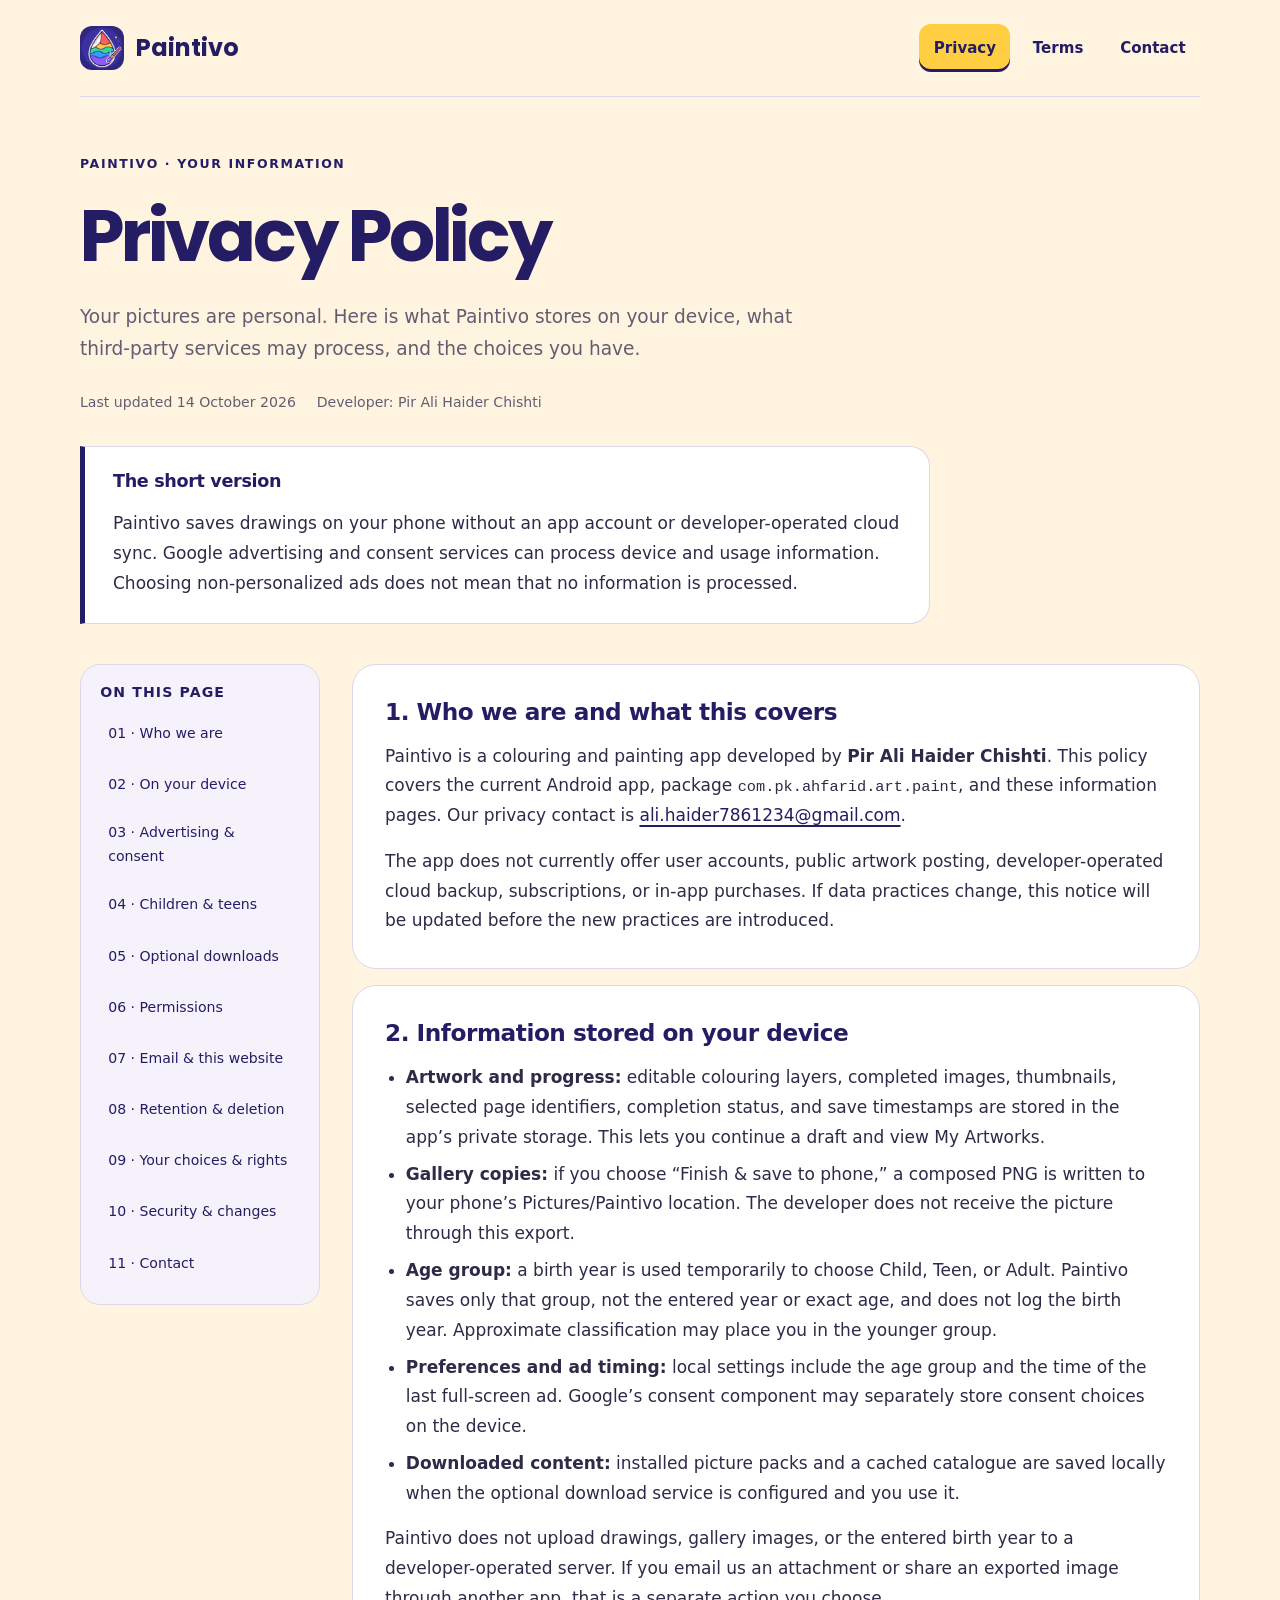
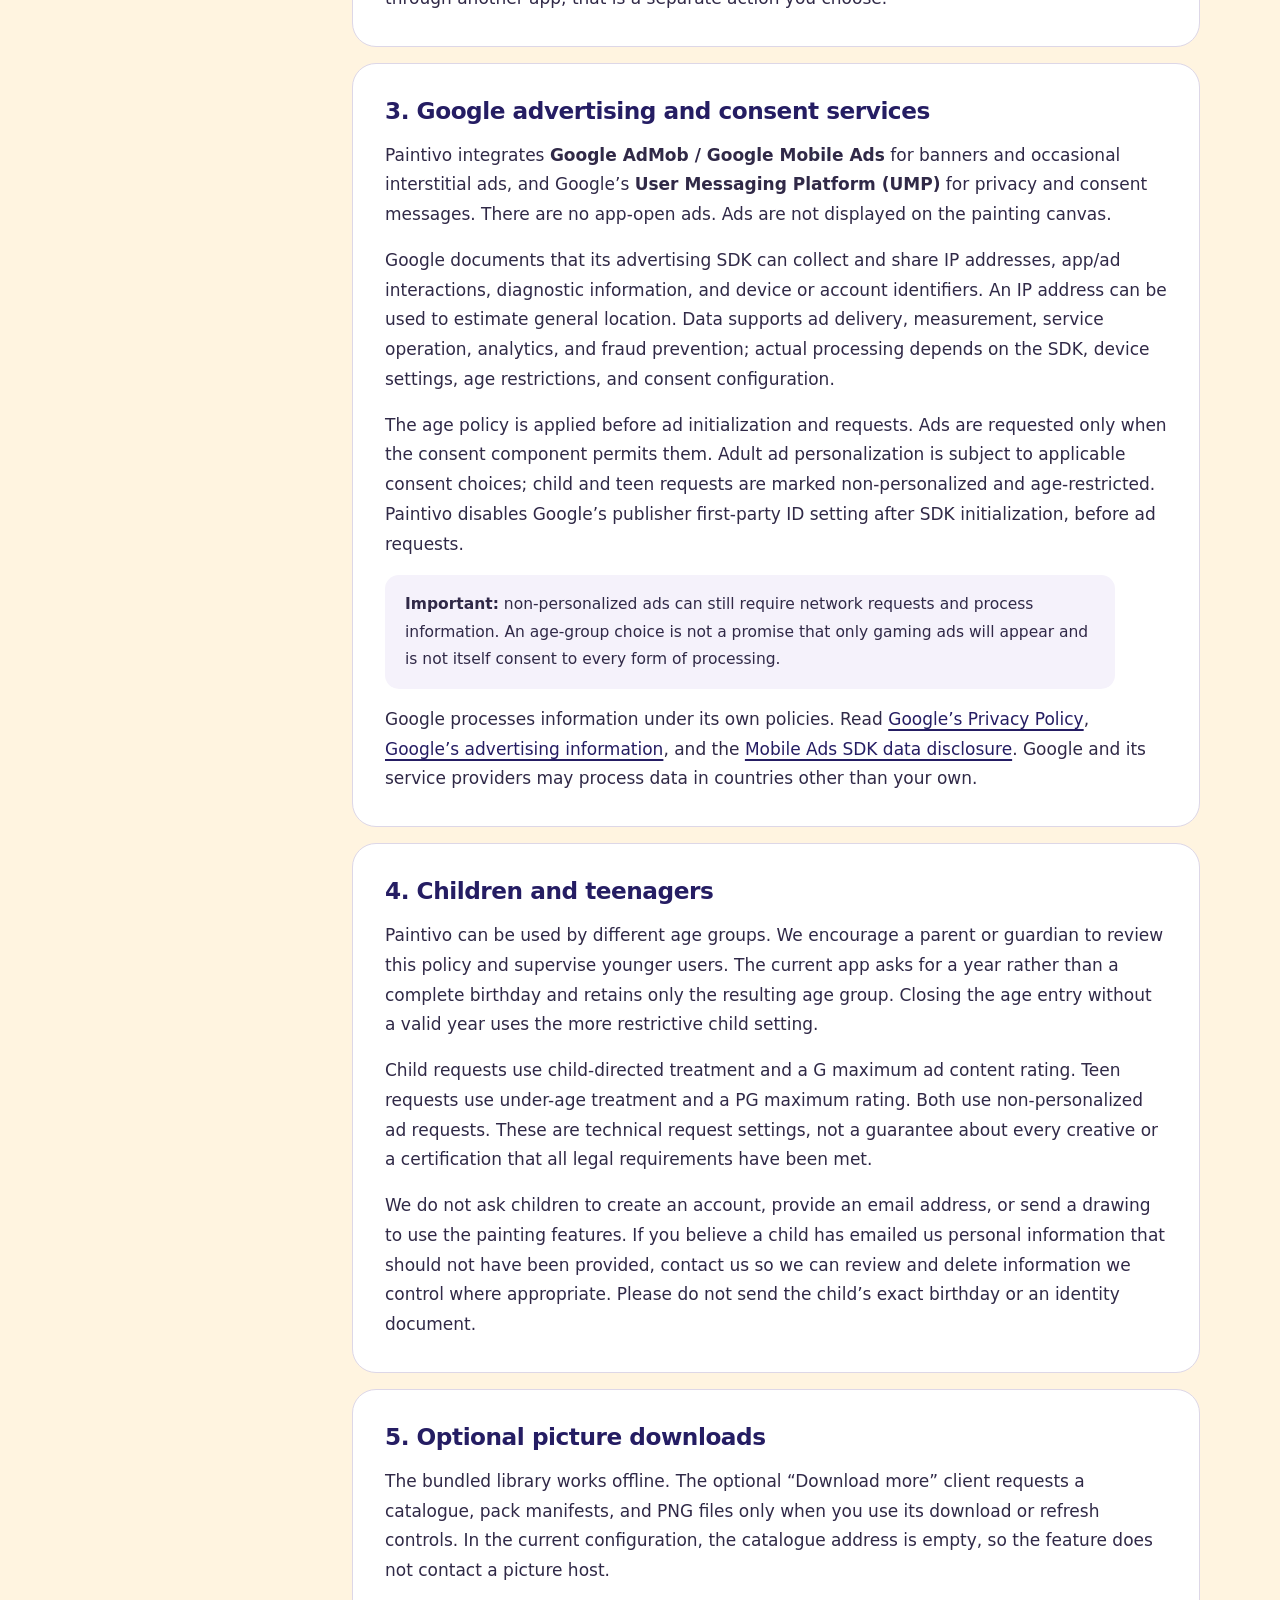
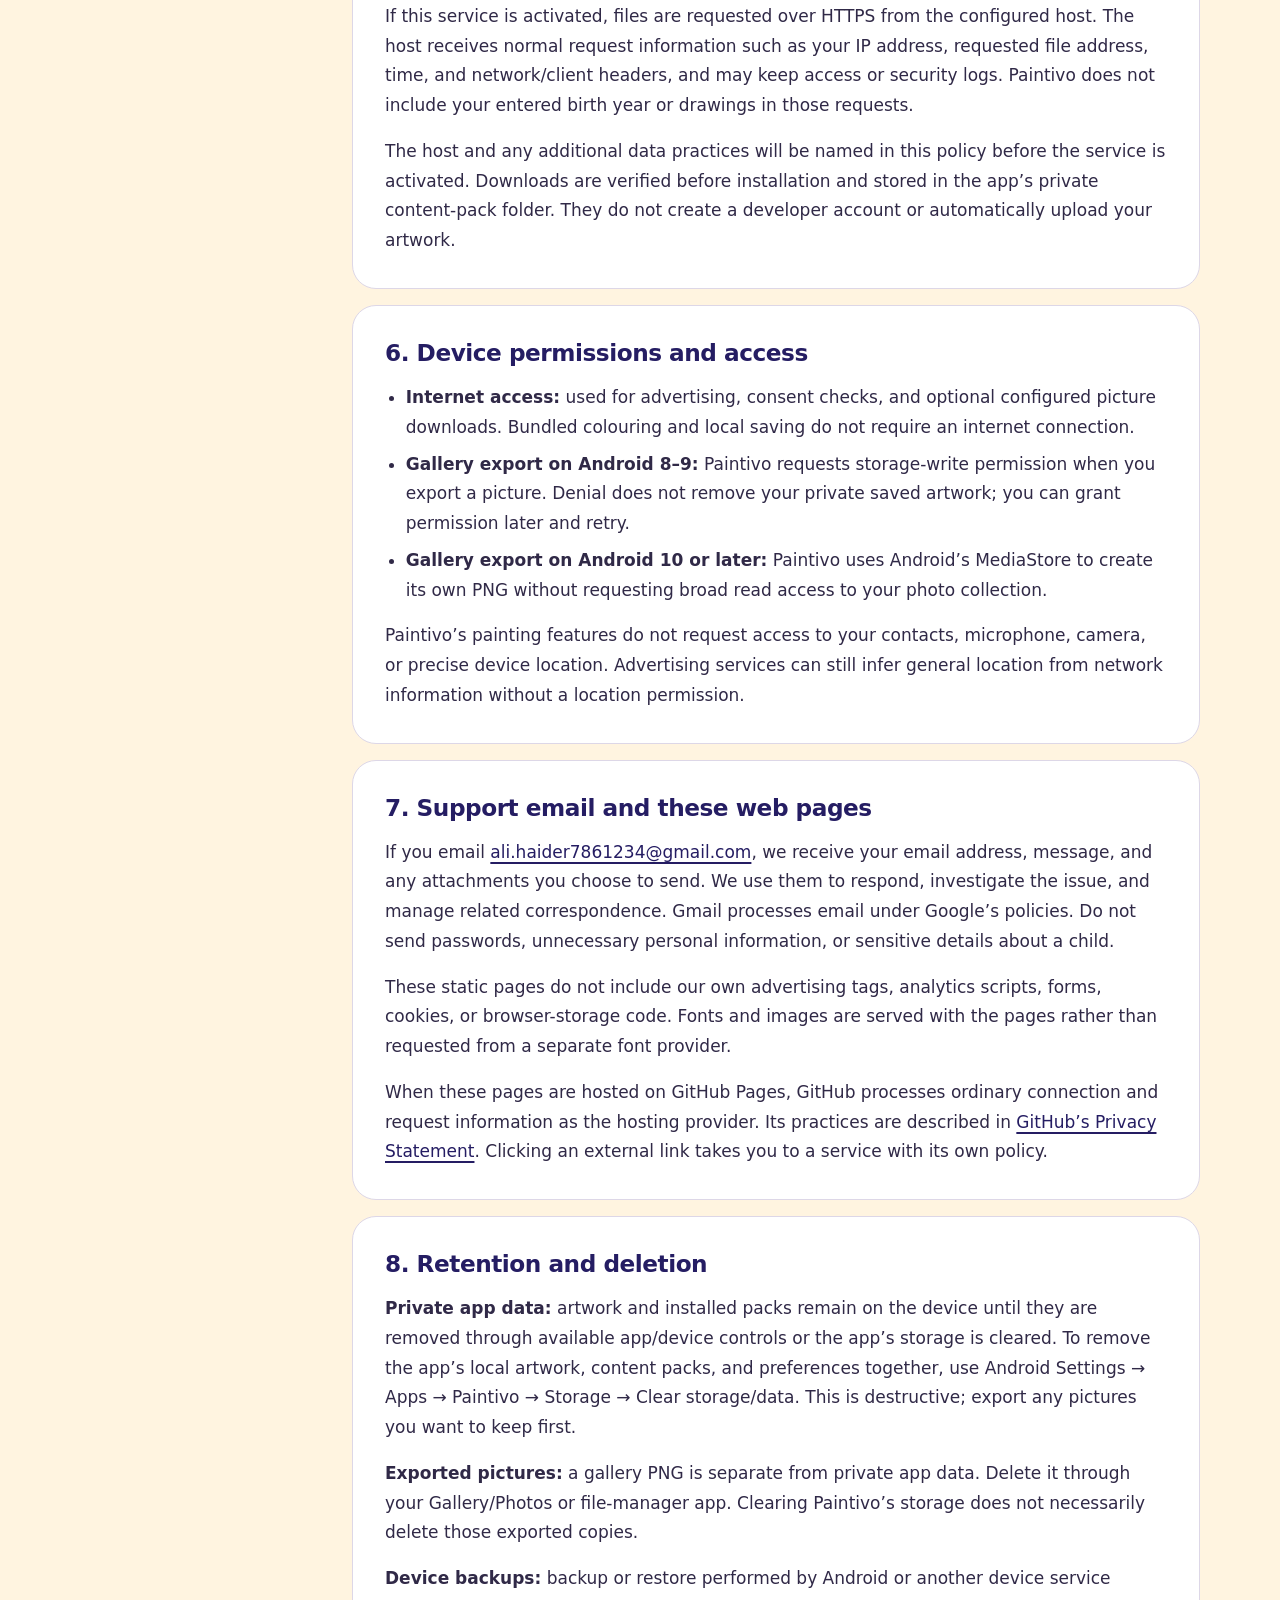
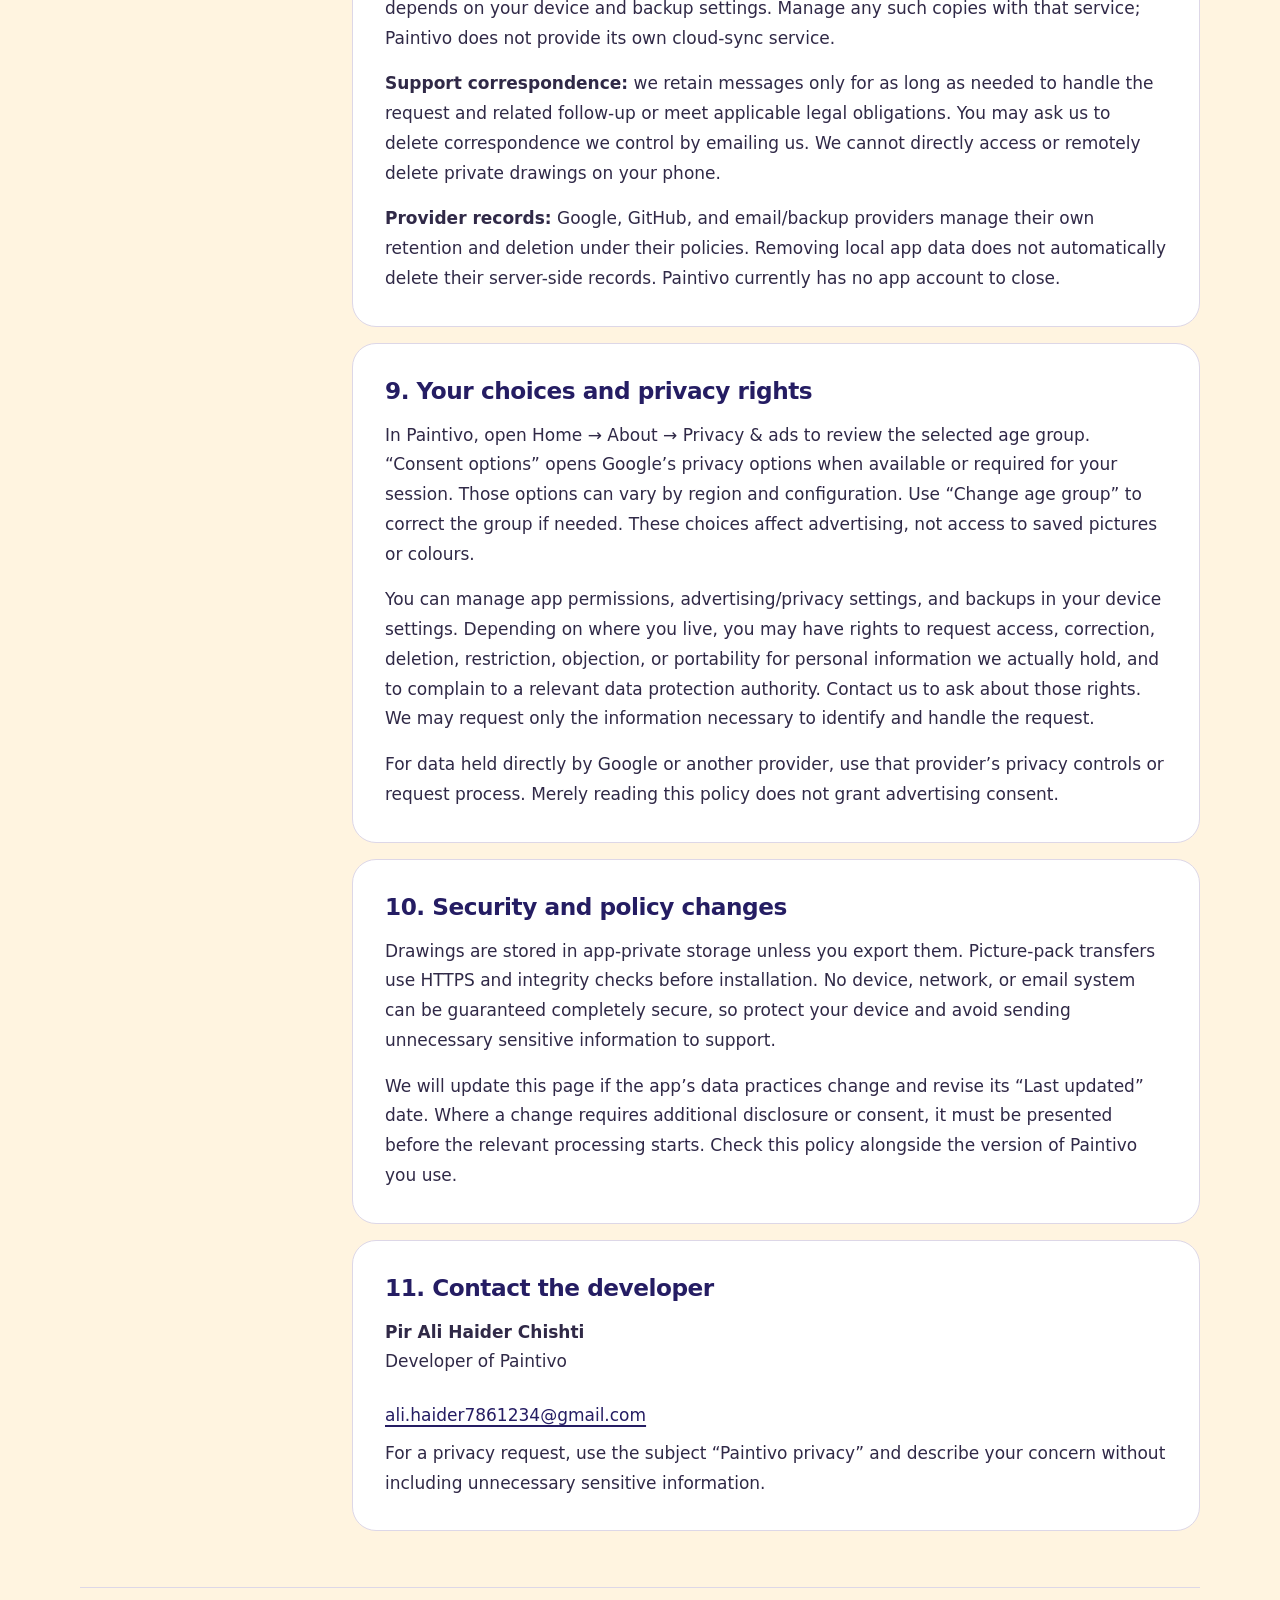
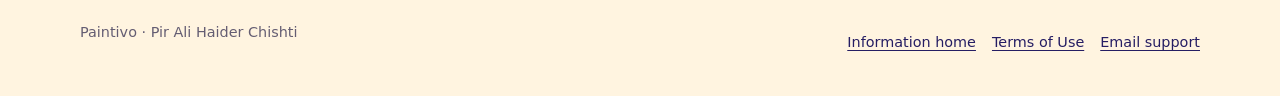
==== privacy.html @ 6a735538 "Publish Paintivo privacy terms and support pages" ====
<!doctype html>
<html lang="en">
<head>
  <meta charset="utf-8">
  <meta name="viewport" content="width=device-width, initial-scale=1">
  <meta name="description" content="Paintivo Privacy Policy: local artwork, age-group preferences, Google advertising and consent, optional downloads, retention and deletion.">
  <meta name="theme-color" content="#fff4e0">
  <title>Privacy Policy — Paintivo</title>
  <link rel="icon" href="assets/paintivo-icon.png" type="image/png">
  <link rel="stylesheet" href="styles.css">
</head>
<body>
  <a class="skip" href="#main">Skip to privacy policy</a>
  <header class="site-header shell"><a class="brand" href="index.html" aria-label="Paintivo information home"><img src="assets/paintivo-icon.png" width="44" height="44" alt="">Paintivo</a><nav class="site-nav" aria-label="Main navigation"><a href="privacy.html" aria-current="page">Privacy</a><a href="terms.html">Terms</a><a href="#contact">Contact</a></nav></header>
  <main class="shell" id="main" tabindex="-1">
    <section class="hero" aria-labelledby="title"><p class="eyebrow">Paintivo · Your information</p><h1 id="title">Privacy Policy</h1><p class="lead">Your pictures are personal. Here is what Paintivo stores on your device, what third-party services may process, and the choices you have.</p><div class="meta"><span>Last updated <time datetime="2026-10-14">14 October 2026</time></span><span>Developer: Pir Ali Haider Chishti</span></div><div class="summary"><h2>The short version</h2><p>Paintivo saves drawings on your phone without an app account or developer-operated cloud sync. Google advertising and consent services can process device and usage information. Choosing non-personalized ads does not mean that no information is processed.</p></div></section>
    <div class="layout">
      <nav class="contents" aria-label="Privacy policy contents"><h2>On this page</h2><ol><li><a href="#about">01 · Who we are</a></li><li><a href="#local">02 · On your device</a></li><li><a href="#ads">03 · Advertising &amp; consent</a></li><li><a href="#children">04 · Children &amp; teens</a></li><li><a href="#downloads">05 · Optional downloads</a></li><li><a href="#permissions">06 · Permissions</a></li><li><a href="#support">07 · Email &amp; this website</a></li><li><a href="#deletion">08 · Retention &amp; deletion</a></li><li><a href="#rights">09 · Your choices &amp; rights</a></li><li><a href="#security">10 · Security &amp; changes</a></li><li><a href="#contact">11 · Contact</a></li></ol></nav>
      <article class="reading" aria-label="Paintivo Privacy Policy">
        <section class="section" id="about"><h2>1. Who we are and what this covers</h2><p>Paintivo is a colouring and painting app developed by <strong>Pir Ali Haider Chishti</strong>. This policy covers the current Android app, package <code>com.pk.ahfarid.art.paint</code>, and these information pages. Our privacy contact is <a href="mailto:ali.haider7861234@gmail.com">ali.haider7861234@gmail.com</a>.</p><p>The app does not currently offer user accounts, public artwork posting, developer-operated cloud backup, subscriptions, or in-app purchases. If data practices change, this notice will be updated before the new practices are introduced.</p></section>
        <section class="section" id="local"><h2>2. Information stored on your device</h2><ul><li><strong>Artwork and progress:</strong> editable colouring layers, completed images, thumbnails, selected page identifiers, completion status, and save timestamps are stored in the app’s private storage. This lets you continue a draft and view My Artworks.</li><li><strong>Gallery copies:</strong> if you choose “Finish &amp; save to phone,” a composed PNG is written to your phone’s Pictures/Paintivo location. The developer does not receive the picture through this export.</li><li><strong>Age group:</strong> a birth year is used temporarily to choose Child, Teen, or Adult. Paintivo saves only that group, not the entered year or exact age, and does not log the birth year. Approximate classification may place you in the younger group.</li><li><strong>Preferences and ad timing:</strong> local settings include the age group and the time of the last full-screen ad. Google’s consent component may separately store consent choices on the device.</li><li><strong>Downloaded content:</strong> installed picture packs and a cached catalogue are saved locally when the optional download service is configured and you use it.</li></ul><p>Paintivo does not upload drawings, gallery images, or the entered birth year to a developer-operated server. If you email us an attachment or share an exported image through another app, that is a separate action you choose.</p></section>
        <section class="section" id="ads"><h2>3. Google advertising and consent services</h2><p>Paintivo integrates <strong>Google AdMob / Google Mobile Ads</strong> for banners and occasional interstitial ads, and Google’s <strong>User Messaging Platform (UMP)</strong> for privacy and consent messages. There are no app-open ads. Ads are not displayed on the painting canvas.</p><p>Google documents that its advertising SDK can collect and share IP addresses, app/ad interactions, diagnostic information, and device or account identifiers. An IP address can be used to estimate general location. Data supports ad delivery, measurement, service operation, analytics, and fraud prevention; actual processing depends on the SDK, device settings, age restrictions, and consent configuration.</p><p>The age policy is applied before ad initialization and requests. Ads are requested only when the consent component permits them. Adult ad personalization is subject to applicable consent choices; child and teen requests are marked non-personalized and age-restricted. Paintivo disables Google’s publisher first-party ID setting after SDK initialization, before ad requests.</p><p class="note"><strong>Important:</strong> non-personalized ads can still require network requests and process information. An age-group choice is not a promise that only gaming ads will appear and is not itself consent to every form of processing.</p><p>Google processes information under its own policies. Read <a href="https://policies.google.com/privacy">Google’s Privacy Policy</a>, <a href="https://policies.google.com/technologies/ads">Google’s advertising information</a>, and the <a href="https://developers.google.com/admob/android/privacy/play-data-disclosure">Mobile Ads SDK data disclosure</a>. Google and its service providers may process data in countries other than your own.</p></section>
        <section class="section" id="children"><h2>4. Children and teenagers</h2><p>Paintivo can be used by different age groups. We encourage a parent or guardian to review this policy and supervise younger users. The current app asks for a year rather than a complete birthday and retains only the resulting age group. Closing the age entry without a valid year uses the more restrictive child setting.</p><p>Child requests use child-directed treatment and a G maximum ad content rating. Teen requests use under-age treatment and a PG maximum rating. Both use non-personalized ad requests. These are technical request settings, not a guarantee about every creative or a certification that all legal requirements have been met.</p><p>We do not ask children to create an account, provide an email address, or send a drawing to use the painting features. If you believe a child has emailed us personal information that should not have been provided, contact us so we can review and delete information we control where appropriate. Please do not send the child’s exact birthday or an identity document.</p></section>
        <section class="section" id="downloads"><h2>5. Optional picture downloads</h2><p>The bundled library works offline. The optional “Download more” client requests a catalogue, pack manifests, and PNG files only when you use its download or refresh controls. In the current configuration, the catalogue address is empty, so the feature does not contact a picture host.</p><p>If this service is activated, files are requested over HTTPS from the configured host. The host receives normal request information such as your IP address, requested file address, time, and network/client headers, and may keep access or security logs. Paintivo does not include your entered birth year or drawings in those requests.</p><p>The host and any additional data practices will be named in this policy before the service is activated. Downloads are verified before installation and stored in the app’s private content-pack folder. They do not create a developer account or automatically upload your artwork.</p></section>
        <section class="section" id="permissions"><h2>6. Device permissions and access</h2><ul><li><strong>Internet access:</strong> used for advertising, consent checks, and optional configured picture downloads. Bundled colouring and local saving do not require an internet connection.</li><li><strong>Gallery export on Android 8–9:</strong> Paintivo requests storage-write permission when you export a picture. Denial does not remove your private saved artwork; you can grant permission later and retry.</li><li><strong>Gallery export on Android 10 or later:</strong> Paintivo uses Android’s MediaStore to create its own PNG without requesting broad read access to your photo collection.</li></ul><p>Paintivo’s painting features do not request access to your contacts, microphone, camera, or precise device location. Advertising services can still infer general location from network information without a location permission.</p></section>
        <section class="section" id="support"><h2>7. Support email and these web pages</h2><p>If you email <a href="mailto:ali.haider7861234@gmail.com">ali.haider7861234@gmail.com</a>, we receive your email address, message, and any attachments you choose to send. We use them to respond, investigate the issue, and manage related correspondence. Gmail processes email under Google’s policies. Do not send passwords, unnecessary personal information, or sensitive details about a child.</p><p>These static pages do not include our own advertising tags, analytics scripts, forms, cookies, or browser-storage code. Fonts and images are served with the pages rather than requested from a separate font provider.</p><p>When these pages are hosted on GitHub Pages, GitHub processes ordinary connection and request information as the hosting provider. Its practices are described in <a href="https://docs.github.com/en/site-policy/privacy-policies/github-general-privacy-statement">GitHub’s Privacy Statement</a>. Clicking an external link takes you to a service with its own policy.</p></section>
        <section class="section" id="deletion"><h2>8. Retention and deletion</h2><p><strong>Private app data:</strong> artwork and installed packs remain on the device until they are removed through available app/device controls or the app’s storage is cleared. To remove the app’s local artwork, content packs, and preferences together, use Android Settings → Apps → Paintivo → Storage → Clear storage/data. This is destructive; export any pictures you want to keep first.</p><p><strong>Exported pictures:</strong> a gallery PNG is separate from private app data. Delete it through your Gallery/Photos or file-manager app. Clearing Paintivo’s storage does not necessarily delete those exported copies.</p><p><strong>Device backups:</strong> backup or restore performed by Android or another device service depends on your device and backup settings. Manage any such copies with that service; Paintivo does not provide its own cloud-sync service.</p><p><strong>Support correspondence:</strong> we retain messages only for as long as needed to handle the request and related follow-up or meet applicable legal obligations. You may ask us to delete correspondence we control by emailing us. We cannot directly access or remotely delete private drawings on your phone.</p><p><strong>Provider records:</strong> Google, GitHub, and email/backup providers manage their own retention and deletion under their policies. Removing local app data does not automatically delete their server-side records. Paintivo currently has no app account to close.</p></section>
        <section class="section" id="rights"><h2>9. Your choices and privacy rights</h2><p>In Paintivo, open Home → About → Privacy &amp; ads to review the selected age group. “Consent options” opens Google’s privacy options when available or required for your session. Those options can vary by region and configuration. Use “Change age group” to correct the group if needed. These choices affect advertising, not access to saved pictures or colours.</p><p>You can manage app permissions, advertising/privacy settings, and backups in your device settings. Depending on where you live, you may have rights to request access, correction, deletion, restriction, objection, or portability for personal information we actually hold, and to complain to a relevant data protection authority. Contact us to ask about those rights. We may request only the information necessary to identify and handle the request.</p><p>For data held directly by Google or another provider, use that provider’s privacy controls or request process. Merely reading this policy does not grant advertising consent.</p></section>
        <section class="section" id="security"><h2>10. Security and policy changes</h2><p>Drawings are stored in app-private storage unless you export them. Picture-pack transfers use HTTPS and integrity checks before installation. No device, network, or email system can be guaranteed completely secure, so protect your device and avoid sending unnecessary sensitive information to support.</p><p>We will update this page if the app’s data practices change and revise its “Last updated” date. Where a change requires additional disclosure or consent, it must be presented before the relevant processing starts. Check this policy alongside the version of Paintivo you use.</p></section>
        <section class="section" id="contact"><h2>11. Contact the developer</h2><p class="contact-line"><strong>Pir Ali Haider Chishti</strong><br>Developer of Paintivo</p><a class="contact-link" href="mailto:ali.haider7861234@gmail.com">ali.haider7861234@gmail.com</a><p>For a privacy request, use the subject “Paintivo privacy” and describe your concern without including unnecessary sensitive information.</p></section>
      </article>
    </div>
  </main>
  <footer class="site-footer shell"><p>Paintivo · Pir Ali Haider Chishti</p><nav aria-label="Footer navigation"><a href="index.html">Information home</a><a href="terms.html">Terms of Use</a><a href="mailto:ali.haider7861234@gmail.com">Email support</a></nav></footer>
</body>
</html>
---- styles.css ----
@font-face { font-family: Paintivo; src: url("assets/Poppins-Bold.ttf") format("truetype"); font-weight: 700; font-display: swap; }
:root { color-scheme: light; --cream: #fff4e0; --indigo: #251d63; --ink: #302947; --muted: #645d72; --paper: #fff; --line: #ddd7e7; --yellow: #ffce43; --soft: #f5f2fb; --ring: #365bcd; }
* { box-sizing: border-box; }
html { scroll-padding-top: 1.5rem; }
body { margin: 0; background: var(--cream); color: var(--ink); font-family: system-ui, -apple-system, "Segoe UI", sans-serif; font-size: 1.0625rem; line-height: 1.75; }
a { color: var(--indigo); text-underline-offset: .22em; text-decoration-thickness: .09em; overflow-wrap: anywhere; touch-action: manipulation; }
a:hover { text-decoration-thickness: .15em; }
a:active { background: var(--soft); }
:focus-visible { outline: 3px solid var(--ring); outline-offset: 4px; border-radius: 4px; }
.skip { position: absolute; top: -8rem; left: 1rem; z-index: 10; padding: .75rem 1rem; background: var(--paper); border: 2px solid var(--indigo); }
.skip:focus { top: 1rem; }
.shell { width: min(100% - 3rem, 1120px); margin-inline: auto; }
.site-header { display: flex; align-items: center; justify-content: space-between; gap: 1rem; flex-wrap: wrap; padding-block: 1.5rem; border-bottom: 1px solid var(--line); }
.brand { display: inline-flex; gap: .75rem; align-items: center; min-height: 48px; font: 700 1.5rem/1.2 Paintivo, system-ui, sans-serif; text-decoration: none; }
.brand img { width: 44px; height: 44px; border-radius: 12px; }
.site-nav { display: flex; flex-wrap: wrap; gap: .5rem; align-items: center; }
.site-nav a { padding: .6rem .9rem; min-height: 48px; display: inline-flex; align-items: center; border-radius: 12px; text-decoration: none; font-weight: 650; font-size: .94rem; }
.site-nav a:hover { background: var(--paper); }
.site-nav a[aria-current="page"] { background: var(--yellow); box-shadow: inset 0 -3px var(--indigo); }
main { padding-block: 3.5rem; }
.eyebrow { font-size: .78rem; font-weight: 750; letter-spacing: .13em; text-transform: uppercase; color: var(--indigo); margin: 0 0 1rem; }
h1, h2, h3 { color: var(--indigo); line-height: 1.25; }
h1 { font-family: Paintivo, system-ui, sans-serif; font-weight: 700; font-size: clamp(2.2rem, 6vw, 4.5rem); letter-spacing: -.045em; margin: 0 0 1.25rem; }
h2 { font-size: 1.45rem; letter-spacing: -.02em; margin: 0 0 1rem; }
h3 { font-size: 1.1rem; margin: 1.5rem 0 .65rem; }
p { margin: 0 0 1rem; }
p:last-child { margin-bottom: 0; }
.lead { color: var(--muted); font-size: 1.16rem; max-width: 62ch; }
.meta { display: flex; gap: .7rem 1.3rem; flex-wrap: wrap; font-size: .88rem; color: var(--muted); margin-top: 1.5rem; }
.hero { padding-bottom: 2.5rem; max-width: 850px; }
.summary { padding: 1.5rem 1.75rem; border: 1px solid var(--line); border-left: 5px solid var(--indigo); border-radius: 0 20px 20px 0; background: var(--paper); margin-top: 2rem; }
.summary h2 { font-size: 1.1rem; }
.layout { display: grid; grid-template-columns: 240px minmax(0, 1fr); align-items: start; gap: 2rem; }
.contents { background: var(--soft); border: 1px solid var(--line); border-radius: 20px; padding: 1.2rem; position: sticky; top: 1.5rem; }
.contents h2 { font-size: .88rem; text-transform: uppercase; letter-spacing: .08em; margin-bottom: .6rem; }
.contents ol { list-style: none; padding: 0; margin: 0; }
.contents a { display: flex; align-items: center; min-height: 44px; padding: .4rem .5rem; border-radius: 8px; font-size: .88rem; text-decoration: none; }
.contents a:hover { background: var(--paper); text-decoration: underline; }
.reading { min-width: 0; }
.section { background: var(--paper); border: 1px solid var(--line); border-radius: 24px; padding: 2rem; margin-bottom: 1rem; scroll-margin-top: 1.5rem; }
.section:last-child { margin-bottom: 0; }
.section p, .section li { max-width: 74ch; }
ul { padding-left: 1.3rem; margin: .75rem 0 1rem; }
li + li { margin-top: .45rem; }
.note { background: var(--soft); border-radius: 14px; padding: 1rem 1.25rem; font-size: .97rem; }
.contact-line { display: block; overflow-wrap: anywhere; }
.contact-link { display: inline-flex; align-items: center; padding-block: .5rem; min-height: 44px; }
.cards { display: grid; grid-template-columns: 1fr 1fr; gap: 1.5rem; margin-top: 2rem; }
.card { display: block; color: var(--ink); background: var(--paper); padding: 2rem; border: 1px solid var(--line); border-radius: 24px; text-decoration: none; transition: border-color .15s, background-color .15s; }
.card:hover { border-color: var(--indigo); background: var(--soft); }
.card h2 { font-family: Paintivo, system-ui, sans-serif; margin-top: 1.25rem; }
.card p { color: var(--muted); }
.card .card-label { color: var(--indigo); font-weight: 700; display: inline-flex; align-items: center; min-height: 44px; margin-top: 1.2rem; text-decoration: underline; }
.card-index { display: inline-flex; background: var(--yellow); color: var(--indigo); font-weight: 750; padding: .1rem .7rem; border-radius: 8px; font-size: .85rem; }
.support { margin-top: 1.5rem; padding: 1.75rem 2rem; border: 1px solid var(--line); border-radius: 24px; }
.support h2 { margin-bottom: .6rem; }
.site-footer { padding-block: 2rem; border-top: 1px solid var(--line); display: flex; gap: 1.5rem; justify-content: space-between; flex-wrap: wrap; color: var(--muted); font-size: .9rem; }
.site-footer nav { display: flex; gap: 1rem; flex-wrap: wrap; }
.site-footer a { display: inline-flex; min-height: 44px; align-items: center; }
code { font-size: .9em; overflow-wrap: anywhere; }
@media (max-width: 800px) { .layout { grid-template-columns: 1fr; gap: 1.5rem; } .contents { position: static; } .contents ol { display: grid; grid-template-columns: 1fr 1fr; column-gap: 1rem; } }
@media (max-width: 520px) { .shell { width: calc(100% - 2rem); } .site-header { padding-block: 1rem; } .site-nav { width: 100%; justify-content: space-between; gap: .25rem; } .site-nav a { padding-inline: .65rem; } main { padding-block: 2rem; } .hero { padding-bottom: 1.75rem; } .summary { padding: 1.25rem; } .section, .card { padding: 1.5rem; } .cards { grid-template-columns: 1fr; gap: 1rem; } .contents { padding: 1rem; } .contents a { font-size: .87rem; } .support { padding: 1.5rem; } }
@media (max-width: 340px) { .contents ol { grid-template-columns: 1fr; } }
@media (prefers-reduced-motion: reduce) { *, *::before, *::after { transition: none !important; animation: none !important; scroll-behavior: auto !important; } }
@media print { body { background: white; font-size: 11pt; } .shell { width: 100%; } .site-header, .contents, .site-footer, .skip { display: none; } main { padding: 0; } .layout { display: block; } .hero { padding-bottom: 1rem; } h1 { font-size: 26pt; } .section { padding: 0; border: 0; margin-bottom: 1.5rem; border-radius: 0; } h2, h3 { break-after: avoid; } .summary, .note { border: 1px solid #aaa; } a { color: black; } }
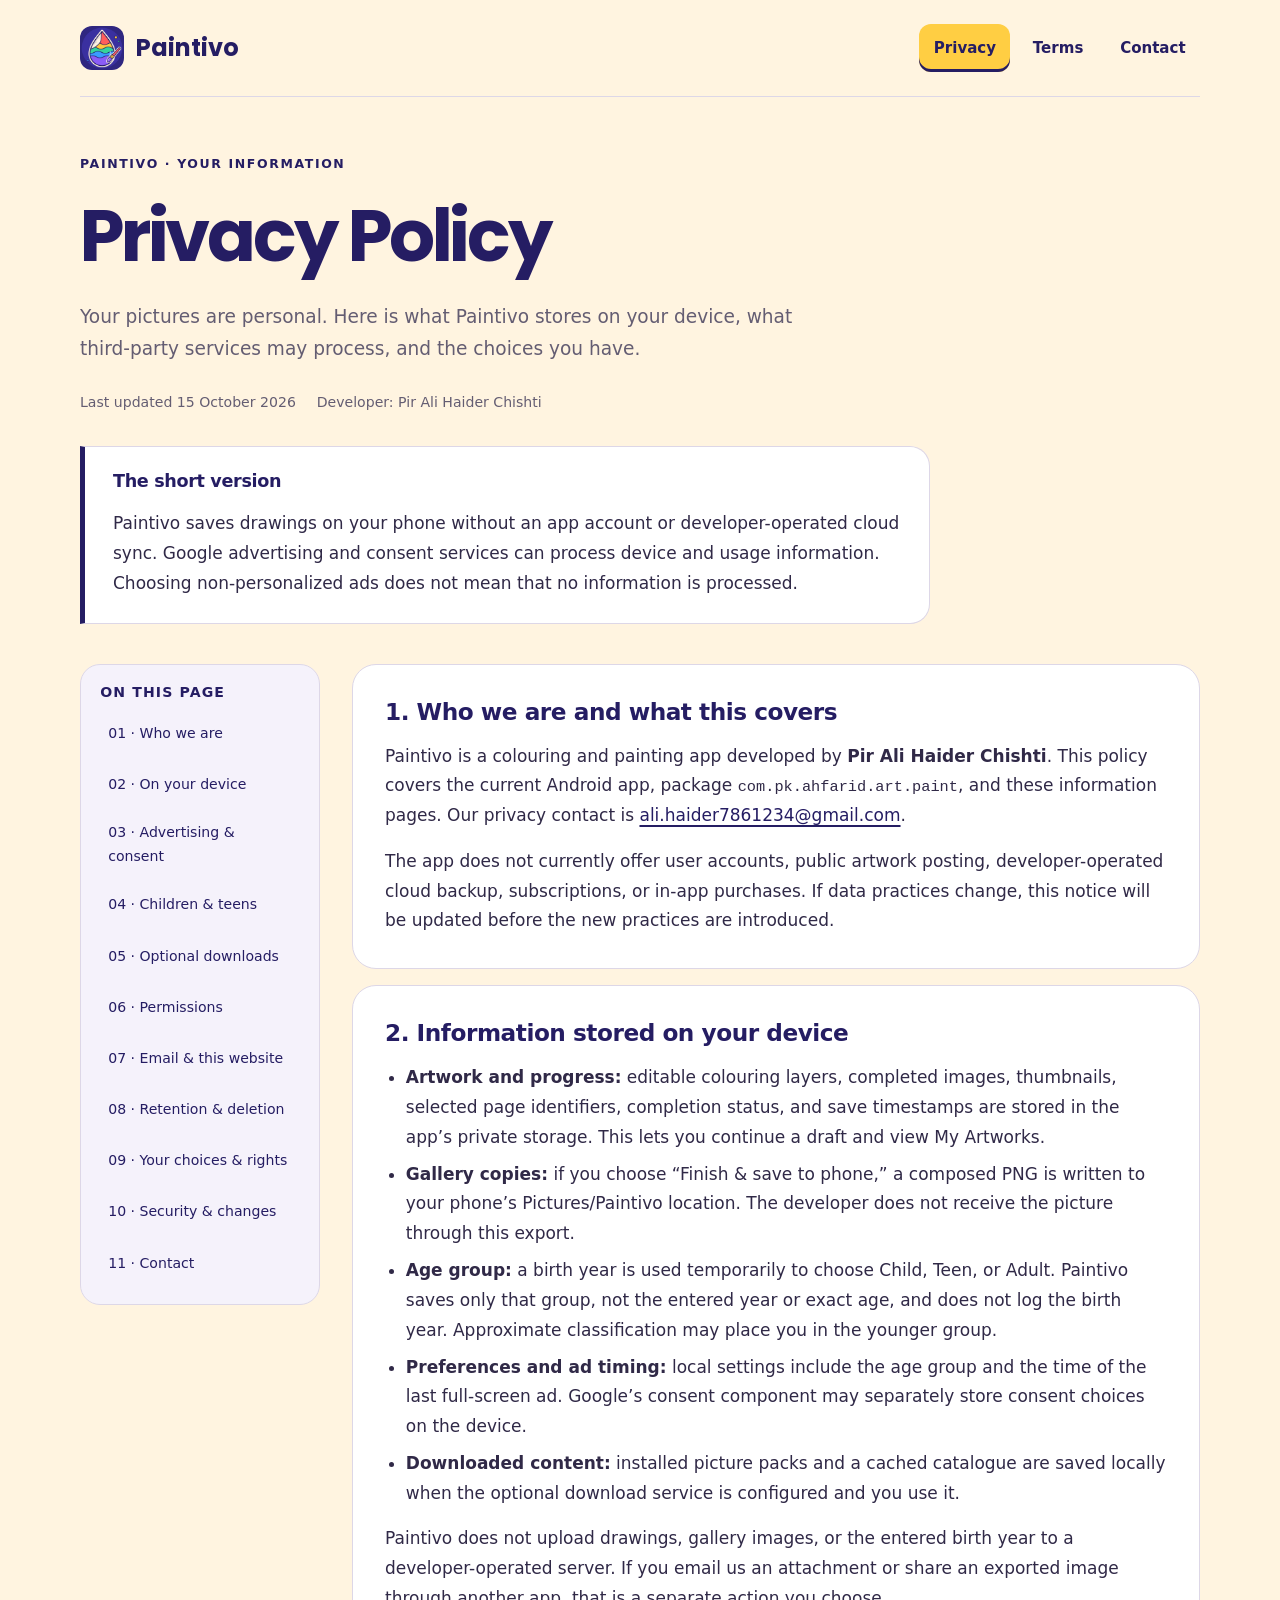
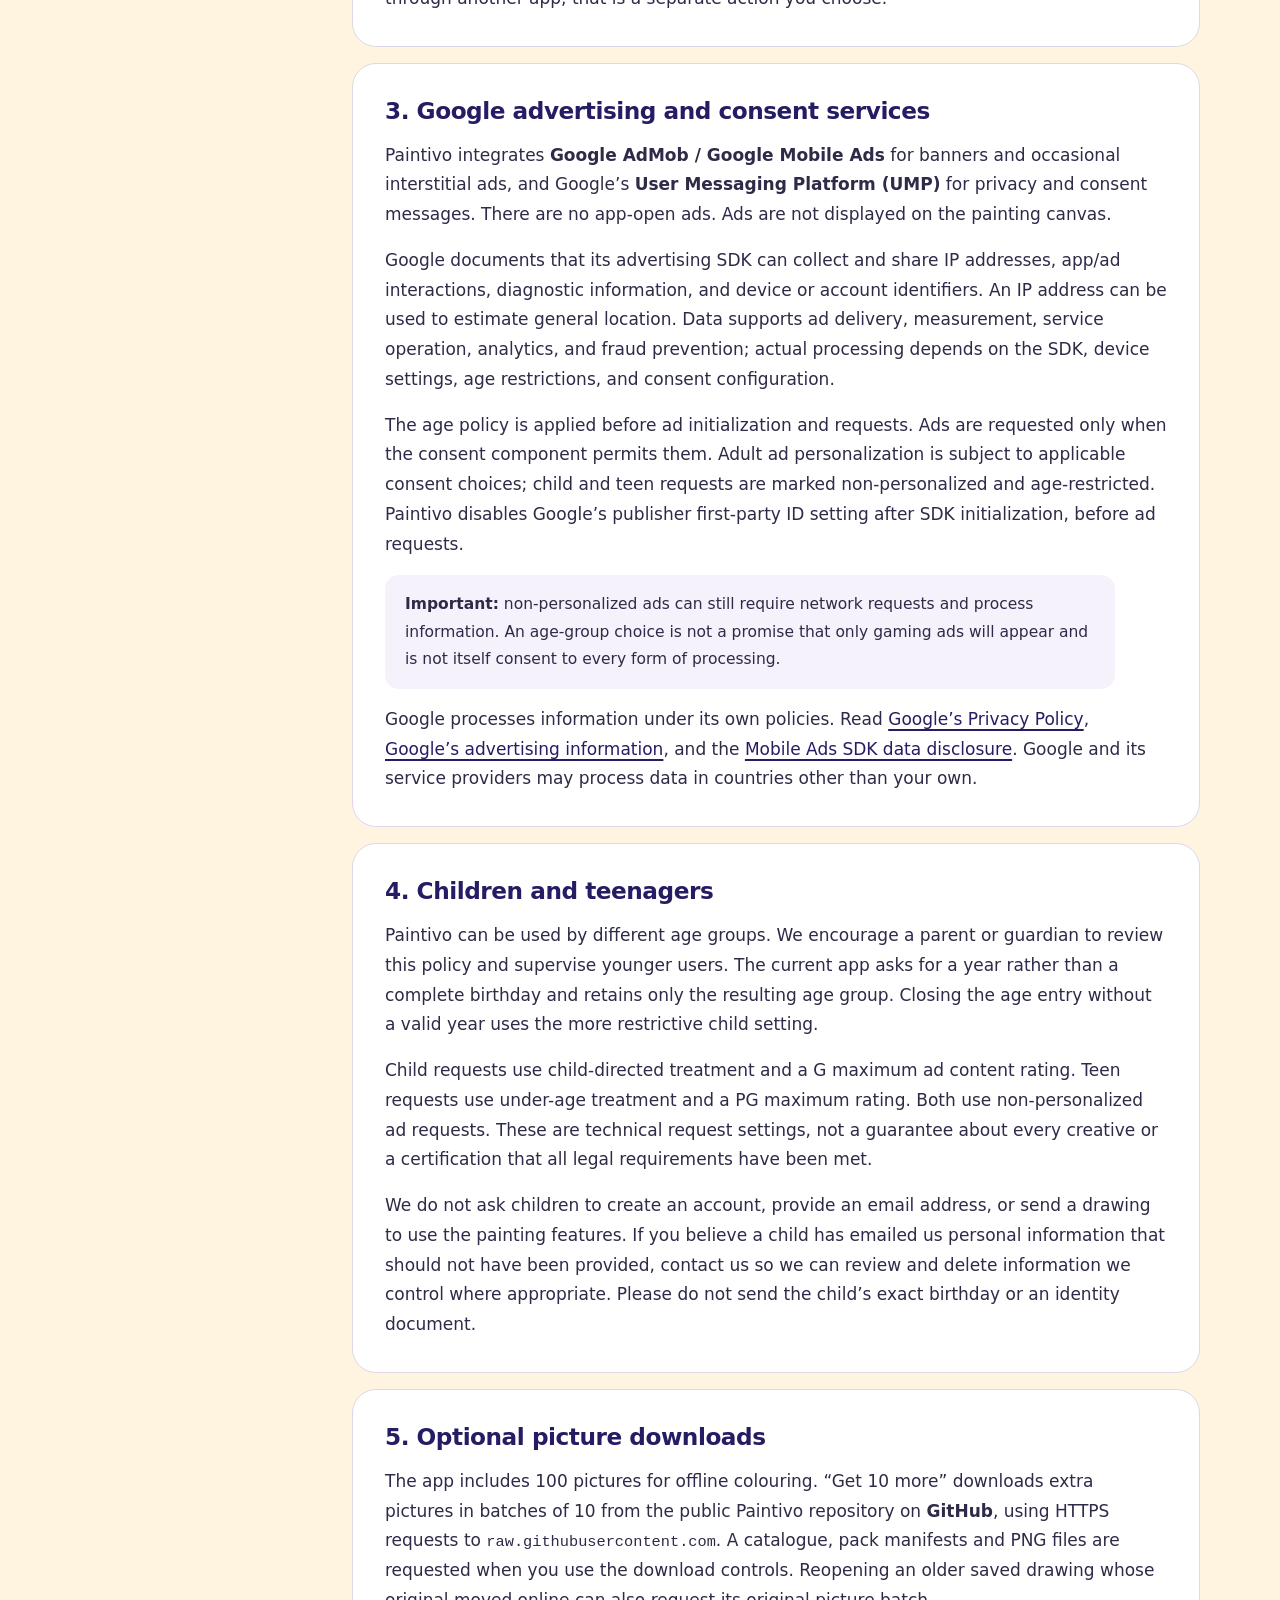
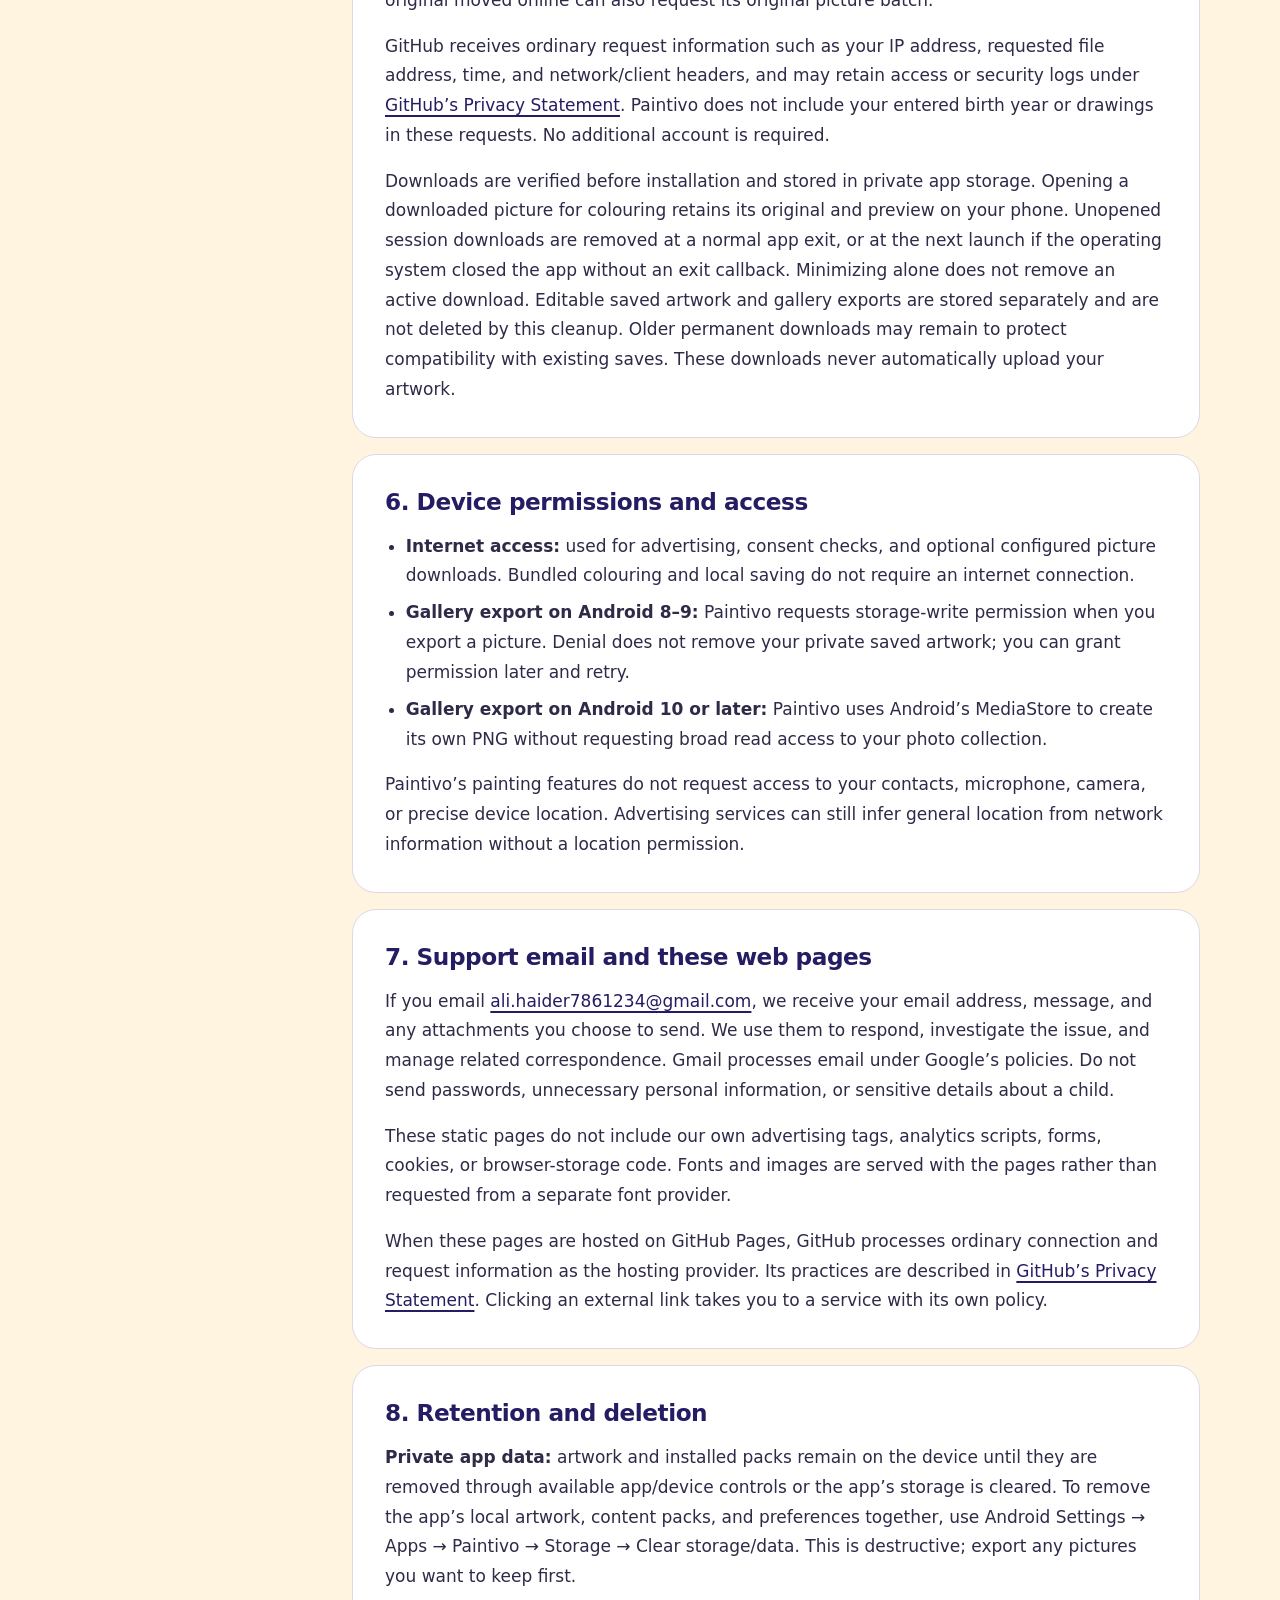
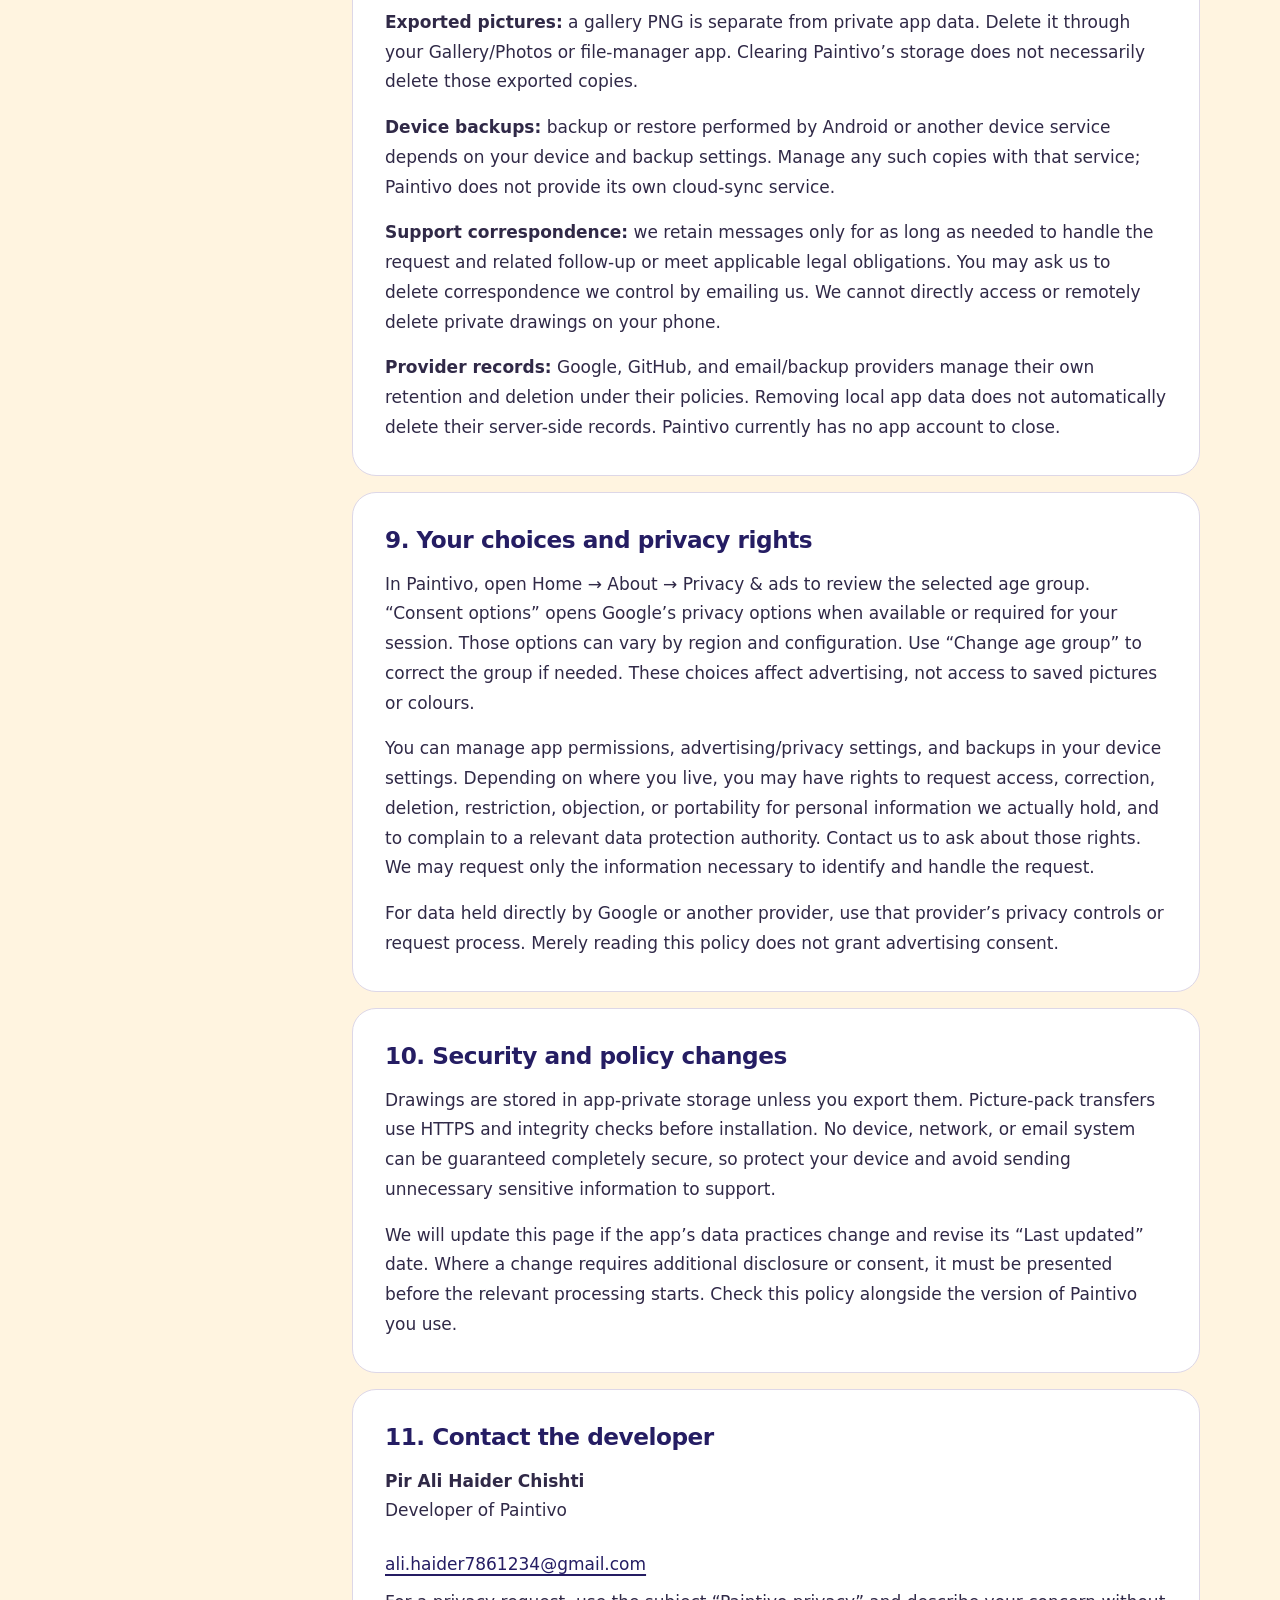
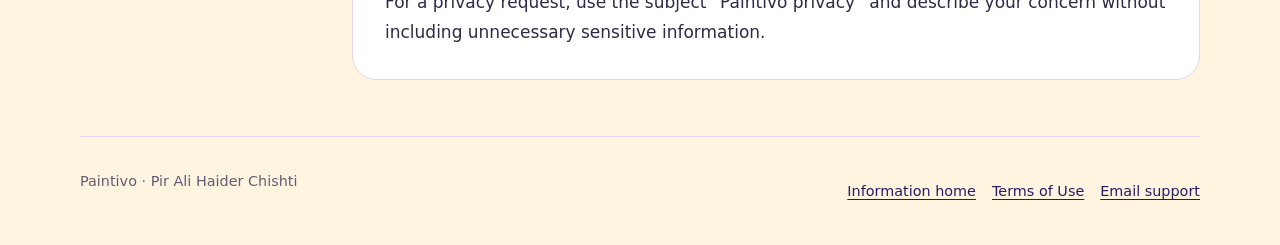
==== commit 725f469d: "Disclose optional GitHub picture downloads and local retention" ====
--- a/privacy.html
+++ b/privacy.html
@@ -13,7 +13,7 @@
   <a class="skip" href="#main">Skip to privacy policy</a>
   <header class="site-header shell"><a class="brand" href="index.html" aria-label="Paintivo information home"><img src="assets/paintivo-icon.png" width="44" height="44" alt="">Paintivo</a><nav class="site-nav" aria-label="Main navigation"><a href="privacy.html" aria-current="page">Privacy</a><a href="terms.html">Terms</a><a href="#contact">Contact</a></nav></header>
   <main class="shell" id="main" tabindex="-1">
-    <section class="hero" aria-labelledby="title"><p class="eyebrow">Paintivo · Your information</p><h1 id="title">Privacy Policy</h1><p class="lead">Your pictures are personal. Here is what Paintivo stores on your device, what third-party services may process, and the choices you have.</p><div class="meta"><span>Last updated <time datetime="2026-10-14">14 October 2026</time></span><span>Developer: Pir Ali Haider Chishti</span></div><div class="summary"><h2>The short version</h2><p>Paintivo saves drawings on your phone without an app account or developer-operated cloud sync. Google advertising and consent services can process device and usage information. Choosing non-personalized ads does not mean that no information is processed.</p></div></section>
+    <section class="hero" aria-labelledby="title"><p class="eyebrow">Paintivo · Your information</p><h1 id="title">Privacy Policy</h1><p class="lead">Your pictures are personal. Here is what Paintivo stores on your device, what third-party services may process, and the choices you have.</p><div class="meta"><span>Last updated <time datetime="2026-10-15">15 October 2026</time></span><span>Developer: Pir Ali Haider Chishti</span></div><div class="summary"><h2>The short version</h2><p>Paintivo saves drawings on your phone without an app account or developer-operated cloud sync. Google advertising and consent services can process device and usage information. Choosing non-personalized ads does not mean that no information is processed.</p></div></section>
     <div class="layout">
       <nav class="contents" aria-label="Privacy policy contents"><h2>On this page</h2><ol><li><a href="#about">01 · Who we are</a></li><li><a href="#local">02 · On your device</a></li><li><a href="#ads">03 · Advertising &amp; consent</a></li><li><a href="#children">04 · Children &amp; teens</a></li><li><a href="#downloads">05 · Optional downloads</a></li><li><a href="#permissions">06 · Permissions</a></li><li><a href="#support">07 · Email &amp; this website</a></li><li><a href="#deletion">08 · Retention &amp; deletion</a></li><li><a href="#rights">09 · Your choices &amp; rights</a></li><li><a href="#security">10 · Security &amp; changes</a></li><li><a href="#contact">11 · Contact</a></li></ol></nav>
       <article class="reading" aria-label="Paintivo Privacy Policy">
@@ -21,7 +21,7 @@
         <section class="section" id="local"><h2>2. Information stored on your device</h2><ul><li><strong>Artwork and progress:</strong> editable colouring layers, completed images, thumbnails, selected page identifiers, completion status, and save timestamps are stored in the app’s private storage. This lets you continue a draft and view My Artworks.</li><li><strong>Gallery copies:</strong> if you choose “Finish &amp; save to phone,” a composed PNG is written to your phone’s Pictures/Paintivo location. The developer does not receive the picture through this export.</li><li><strong>Age group:</strong> a birth year is used temporarily to choose Child, Teen, or Adult. Paintivo saves only that group, not the entered year or exact age, and does not log the birth year. Approximate classification may place you in the younger group.</li><li><strong>Preferences and ad timing:</strong> local settings include the age group and the time of the last full-screen ad. Google’s consent component may separately store consent choices on the device.</li><li><strong>Downloaded content:</strong> installed picture packs and a cached catalogue are saved locally when the optional download service is configured and you use it.</li></ul><p>Paintivo does not upload drawings, gallery images, or the entered birth year to a developer-operated server. If you email us an attachment or share an exported image through another app, that is a separate action you choose.</p></section>
         <section class="section" id="ads"><h2>3. Google advertising and consent services</h2><p>Paintivo integrates <strong>Google AdMob / Google Mobile Ads</strong> for banners and occasional interstitial ads, and Google’s <strong>User Messaging Platform (UMP)</strong> for privacy and consent messages. There are no app-open ads. Ads are not displayed on the painting canvas.</p><p>Google documents that its advertising SDK can collect and share IP addresses, app/ad interactions, diagnostic information, and device or account identifiers. An IP address can be used to estimate general location. Data supports ad delivery, measurement, service operation, analytics, and fraud prevention; actual processing depends on the SDK, device settings, age restrictions, and consent configuration.</p><p>The age policy is applied before ad initialization and requests. Ads are requested only when the consent component permits them. Adult ad personalization is subject to applicable consent choices; child and teen requests are marked non-personalized and age-restricted. Paintivo disables Google’s publisher first-party ID setting after SDK initialization, before ad requests.</p><p class="note"><strong>Important:</strong> non-personalized ads can still require network requests and process information. An age-group choice is not a promise that only gaming ads will appear and is not itself consent to every form of processing.</p><p>Google processes information under its own policies. Read <a href="https://policies.google.com/privacy">Google’s Privacy Policy</a>, <a href="https://policies.google.com/technologies/ads">Google’s advertising information</a>, and the <a href="https://developers.google.com/admob/android/privacy/play-data-disclosure">Mobile Ads SDK data disclosure</a>. Google and its service providers may process data in countries other than your own.</p></section>
         <section class="section" id="children"><h2>4. Children and teenagers</h2><p>Paintivo can be used by different age groups. We encourage a parent or guardian to review this policy and supervise younger users. The current app asks for a year rather than a complete birthday and retains only the resulting age group. Closing the age entry without a valid year uses the more restrictive child setting.</p><p>Child requests use child-directed treatment and a G maximum ad content rating. Teen requests use under-age treatment and a PG maximum rating. Both use non-personalized ad requests. These are technical request settings, not a guarantee about every creative or a certification that all legal requirements have been met.</p><p>We do not ask children to create an account, provide an email address, or send a drawing to use the painting features. If you believe a child has emailed us personal information that should not have been provided, contact us so we can review and delete information we control where appropriate. Please do not send the child’s exact birthday or an identity document.</p></section>
-        <section class="section" id="downloads"><h2>5. Optional picture downloads</h2><p>The bundled library works offline. The optional “Download more” client requests a catalogue, pack manifests, and PNG files only when you use its download or refresh controls. In the current configuration, the catalogue address is empty, so the feature does not contact a picture host.</p><p>If this service is activated, files are requested over HTTPS from the configured host. The host receives normal request information such as your IP address, requested file address, time, and network/client headers, and may keep access or security logs. Paintivo does not include your entered birth year or drawings in those requests.</p><p>The host and any additional data practices will be named in this policy before the service is activated. Downloads are verified before installation and stored in the app’s private content-pack folder. They do not create a developer account or automatically upload your artwork.</p></section>
+        <section class="section" id="downloads"><h2>5. Optional picture downloads</h2><p>The app includes 100 pictures for offline colouring. “Get 10 more” downloads extra pictures in batches of 10 from the public Paintivo repository on <strong>GitHub</strong>, using HTTPS requests to <code>raw.githubusercontent.com</code>. A catalogue, pack manifests and PNG files are requested when you use the download controls. Reopening an older saved drawing whose original moved online can also request its original picture batch.</p><p>GitHub receives ordinary request information such as your IP address, requested file address, time, and network/client headers, and may retain access or security logs under <a href="https://docs.github.com/en/site-policy/privacy-policies/github-general-privacy-statement">GitHub’s Privacy Statement</a>. Paintivo does not include your entered birth year or drawings in these requests. No additional account is required.</p><p>Downloads are verified before installation and stored in private app storage. Opening a downloaded picture for colouring retains its original and preview on your phone. Unopened session downloads are removed at a normal app exit, or at the next launch if the operating system closed the app without an exit callback. Minimizing alone does not remove an active download. Editable saved artwork and gallery exports are stored separately and are not deleted by this cleanup. Older permanent downloads may remain to protect compatibility with existing saves. These downloads never automatically upload your artwork.</p></section>
         <section class="section" id="permissions"><h2>6. Device permissions and access</h2><ul><li><strong>Internet access:</strong> used for advertising, consent checks, and optional configured picture downloads. Bundled colouring and local saving do not require an internet connection.</li><li><strong>Gallery export on Android 8–9:</strong> Paintivo requests storage-write permission when you export a picture. Denial does not remove your private saved artwork; you can grant permission later and retry.</li><li><strong>Gallery export on Android 10 or later:</strong> Paintivo uses Android’s MediaStore to create its own PNG without requesting broad read access to your photo collection.</li></ul><p>Paintivo’s painting features do not request access to your contacts, microphone, camera, or precise device location. Advertising services can still infer general location from network information without a location permission.</p></section>
         <section class="section" id="support"><h2>7. Support email and these web pages</h2><p>If you email <a href="mailto:ali.haider7861234@gmail.com">ali.haider7861234@gmail.com</a>, we receive your email address, message, and any attachments you choose to send. We use them to respond, investigate the issue, and manage related correspondence. Gmail processes email under Google’s policies. Do not send passwords, unnecessary personal information, or sensitive details about a child.</p><p>These static pages do not include our own advertising tags, analytics scripts, forms, cookies, or browser-storage code. Fonts and images are served with the pages rather than requested from a separate font provider.</p><p>When these pages are hosted on GitHub Pages, GitHub processes ordinary connection and request information as the hosting provider. Its practices are described in <a href="https://docs.github.com/en/site-policy/privacy-policies/github-general-privacy-statement">GitHub’s Privacy Statement</a>. Clicking an external link takes you to a service with its own policy.</p></section>
         <section class="section" id="deletion"><h2>8. Retention and deletion</h2><p><strong>Private app data:</strong> artwork and installed packs remain on the device until they are removed through available app/device controls or the app’s storage is cleared. To remove the app’s local artwork, content packs, and preferences together, use Android Settings → Apps → Paintivo → Storage → Clear storage/data. This is destructive; export any pictures you want to keep first.</p><p><strong>Exported pictures:</strong> a gallery PNG is separate from private app data. Delete it through your Gallery/Photos or file-manager app. Clearing Paintivo’s storage does not necessarily delete those exported copies.</p><p><strong>Device backups:</strong> backup or restore performed by Android or another device service depends on your device and backup settings. Manage any such copies with that service; Paintivo does not provide its own cloud-sync service.</p><p><strong>Support correspondence:</strong> we retain messages only for as long as needed to handle the request and related follow-up or meet applicable legal obligations. You may ask us to delete correspondence we control by emailing us. We cannot directly access or remotely delete private drawings on your phone.</p><p><strong>Provider records:</strong> Google, GitHub, and email/backup providers manage their own retention and deletion under their policies. Removing local app data does not automatically delete their server-side records. Paintivo currently has no app account to close.</p></section>
